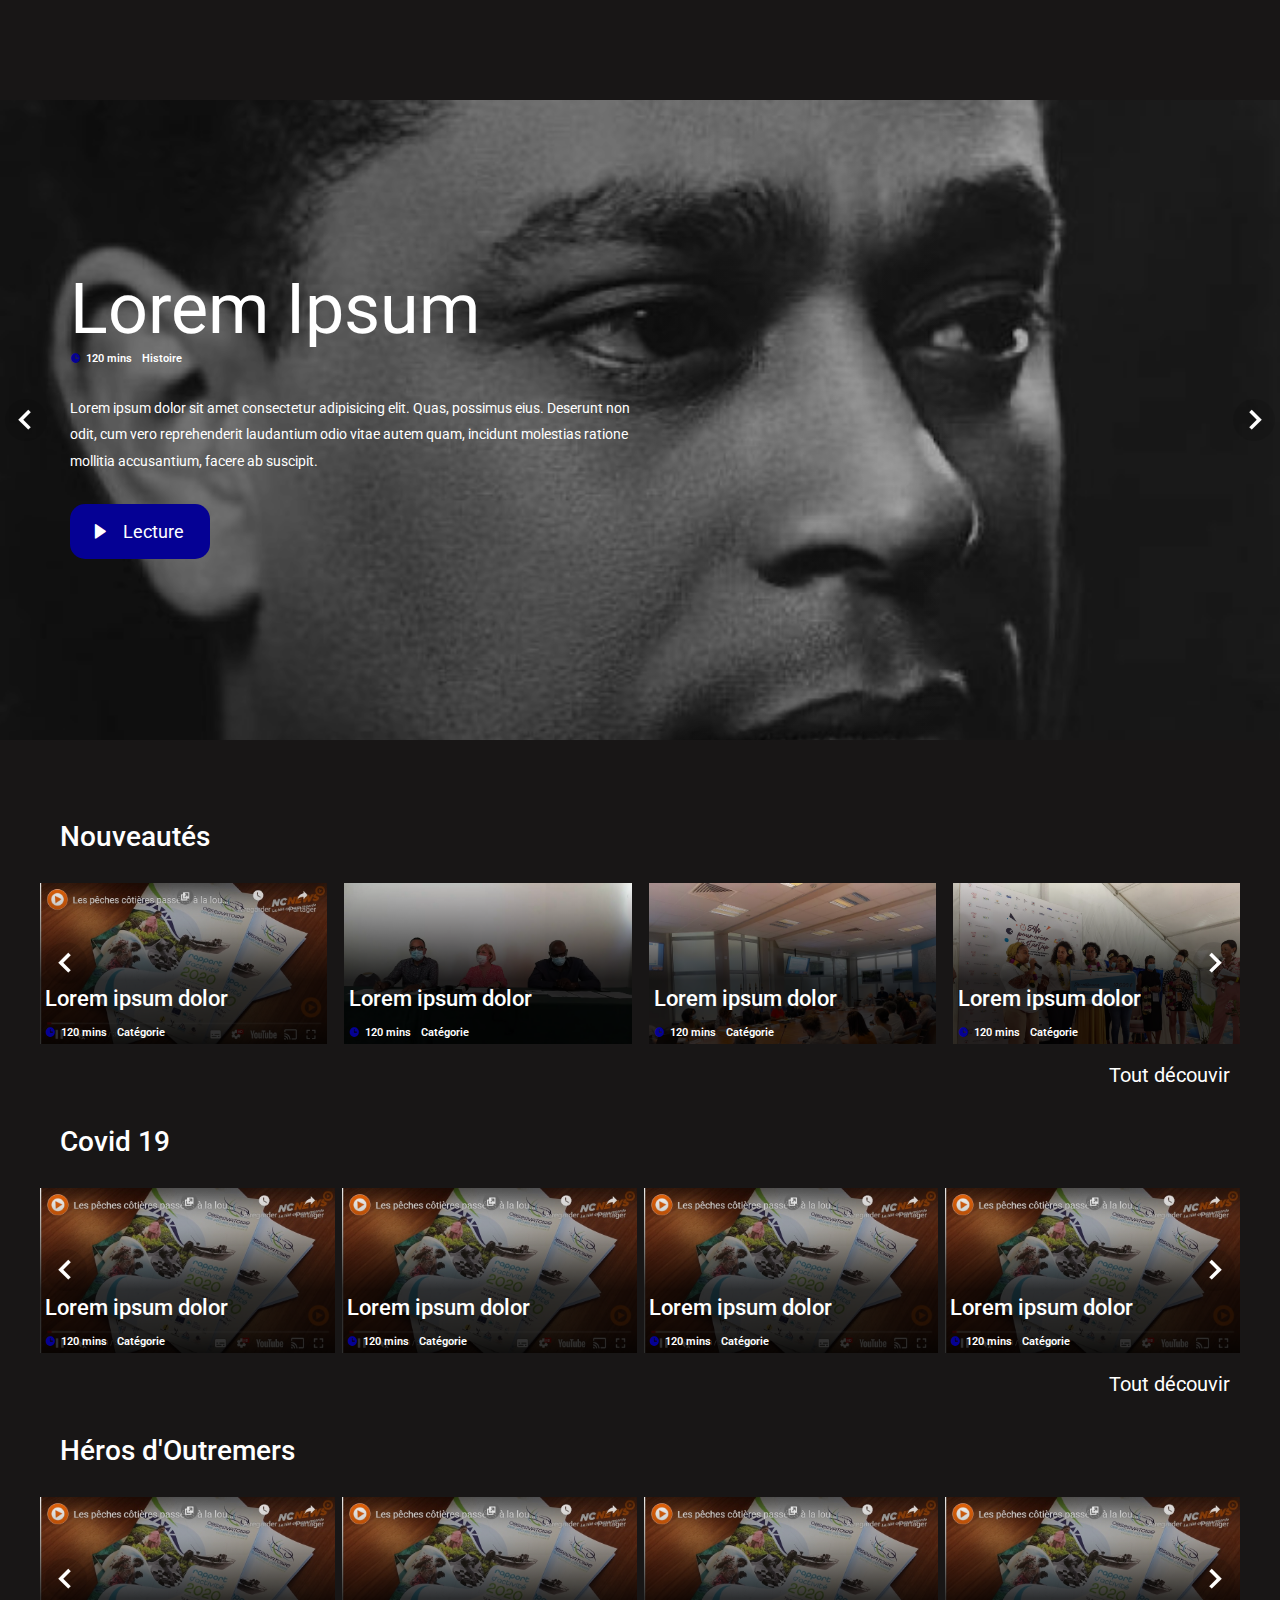
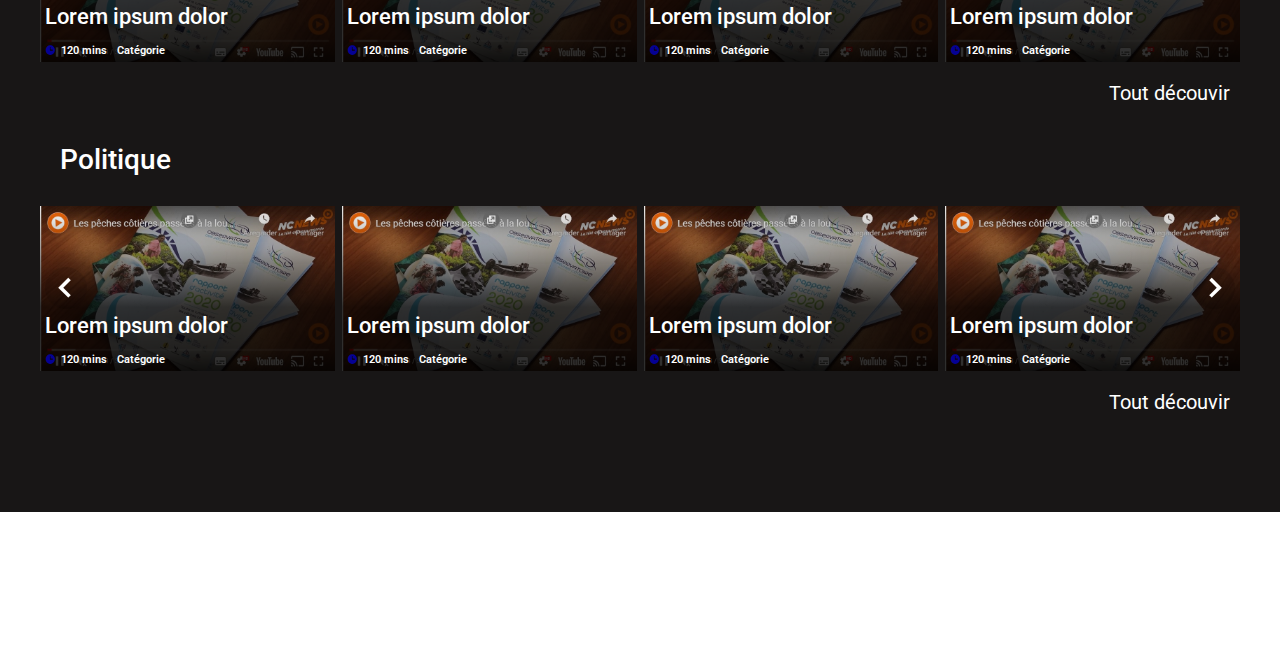
==== index.html @ d95af296 "home" ====
<!DOCTYPE html>
<html lang="en">

    <head>
        <meta charset="UTF-8" />
        <meta http-equiv="X-UA-Compatible" content="IE=edge" />
        <meta name="viewport" content="width=device-width, initial-scale=1.0" />
        <title>Outremers 360 TV</title>
        <!-- Google Fonts Roboto-->
        <link rel="preconnect" href="https://fonts.googleapis.com" />
        <link rel="preconnect" href="https://fonts.gstatic.com" crossorigin />
        <link
          href="https://fonts.googleapis.com/css2?family=Roboto:ital,wght@0,100;0,300;0,400;0,500;0,700;0,900;1,100;1,300;1,400;1,500;1,700;1,900&display=swap"
          rel="stylesheet"
        />
        <!-- css cdn du Owl Carrousel et les  box icons .CSS-->
        <link
          rel="stylesheet"
          href="https://cdnjs.cloudflare.com/ajax/libs/OwlCarousel2/2.3.4/assets/owl.carousel.min.css"
          integrity="sha512-tS3S5qG0BlhnQROyJXvNjeEM4UpMXHrQfTGmbQ1gKmelCxlSEBUaxhRBj/EFTzpbP4RVSrpEikbmdJobCvhE3g=="
          crossorigin="anonymous"
          referrerpolicy="no-referrer"
        />
    
        <!-- Box Icons -->
        <link
          href="https://unpkg.com/boxicons@2.0.9/css/boxicons.min.css"
          rel="stylesheet"
        />
        <!-- Notre feuille de style -->
        <link rel="stylesheet" href="style.css" />
        <link rel="stylesheet" href="grid.css" />
     
      </head>

<body>

    <!-- NAV temporaire. A effacer-->
    <div class="nav-wrapper">
        <div class="container">
        </div>
    </div>
    <!-- END NAV -->

    <!-- HERO SECTION  VIDEO A LA UNE-->
    <div class="hero-section">
        <!-- Le HERO Slide -->
        <div class="hero-slide">
            <div class="owl-carousel carousel-nav-center" id="hero-carousel">
                <!-- SLIDE ITEM -->
                <div class="hero-slide-item">
                    <img src="./images/gm3.jpg" alt="">
                    <div class="overlay"></div>
                    <div class="hero-slide-item-content">
                        <div class="item-content-wraper">
                            <div class="item-content-title top-down">
                                Lorem Ipsum
                            </div>
                            <div class="movie-infos top-down delay-2">
 
                                <div class="movie-info">
                                    <i class="bx bxs-time"></i>
                                    <span>120 mins</span>
                                </div>

                                <div class="movie-info">
                                    <span>Histoire</span>
                                </div>
                            </div>
                            <div class="item-content-description top-down delay-4">
                                Lorem ipsum dolor sit amet consectetur adipisicing elit. Quas, possimus eius. Deserunt non odit, cum vero reprehenderit laudantium odio vitae autem quam, incidunt molestias ratione mollitia accusantium, facere ab suscipit.
                            </div>
                            <div class="item-action top-down delay-6">
                                <a href="#" class="btn btn-hover">
                                    <i class="bx bxs-right-arrow"></i>
                                    <span>Lecture</span>
                                </a>
                            </div>
                        </div>
                    </div>
                </div>
                <!-- END SLIDE ITEM -->
                <!-- SLIDE ITEM -->
                <div class="hero-slide-item">
                    <img src="./images/gaston.jpg" alt="">
                    <div class="overlay"></div>
                    <div class="hero-slide-item-content">
                        <div class="item-content-wraper">
                            <div class="item-content-title top-down">
                                Lorem ipsum
                            </div>
                            <div class="movie-infos top-down delay-2">
 
                                <div class="movie-info">
                                    <i class="bx bxs-time"></i>
                                    <span>120 mins</span>
                                </div>

                                <div class="movie-info">
                                    <span>Histoire</span>
                                </div>
                            </div>
                            <div class="item-content-description top-down delay-4">
                                Lorem ipsum dolor sit amet consectetur adipisicing elit. Quas, possimus eius. Deserunt non odit, cum vero reprehenderit laudantium odio vitae autem quam, incidunt molestias ratione mollitia accusantium, facere ab suscipit.
                            </div>
                            <div class="item-action top-down delay-6">
                                <a href="#" class="btn btn-hover">
                                    <i class="bx bxs-right-arrow"></i>
                                    <span>Lecture</span>
                                </a>
                            </div>
                        </div>
                    </div>
                </div>
                <!-- END SLIDE ITEM -->
                <!-- SLIDE ITEM -->
                <div class="hero-slide-item">
                    <img src="./images/gaston.png" alt="">
                    <div class="overlay"></div>
                    <div class="hero-slide-item-content">
                        <div class="item-content-wraper">
                            <div class="item-content-title top-down">
                                Lorem Ipsum
                            </div>
                            <div class="movie-infos top-down delay-2">
 
                                <div class="movie-info">
                                    <i class="bx bxs-time"></i>
                                    <span>120 mins</span>
                                </div>

                                <div class="movie-info">
                                    <span>Histoire</span>
                                </div>
                            </div>
                            <div class="item-content-description top-down delay-4">
                                Lorem ipsum dolor sit amet consectetur adipisicing elit. Quas, possimus eius. Deserunt non odit, cum vero reprehenderit laudantium odio vitae autem quam, incidunt molestias ratione mollitia accusantium, facere ab suscipit.
                            </div>
                            <div class="item-action top-down delay-6">
                                <a href="#" class="btn btn-hover">
                                    <i class="bx bxs-right-arrow"></i>
                                    <span>Lecture</span>
                                </a>
                            </div>
                        </div>
                    </div>
                </div>
                <!-- END SLIDE ITEM -->
            </div>
        </div>
        <!-- FIN DU SLIDE-->

    </div>
    <!-- FIN SECTION HERO -->

    <!-- SECTION NOUVEAUTES-->
    <div class="section">
        <div class="container">
            <div class="section-header">
                Nouveautés
            </div>
            <div class="movies-slide carousel-nav-center owl-carousel">
                <!-- MOVIE ITEM -->
                <a href="#" class="movie-item">
                    <img src="./images/you tube.jpg" alt="">
                    <div class="movie-item-content">
                        <div class="movie-item-title">
                            Lorem ipsum dolor
                        </div>
                        <div class="movie-infos">

                            <div class="movie-info">
                                <i class="bx bxs-time"></i>
                                <span>120 mins</span>
                            </div>

                            <div class="movie-info">
                                <span>Catégorie</span>
                            </div>
                        </div>
                    </div>
                </a>
                <!-- END MOVIE ITEM -->
                <!-- MOVIE ITEM -->
                <a href="#" class="movie-item">
                    <img src="./images/MissionMediation.jpeg" alt="">
                    <div class="movie-item-content">
                        <div class="movie-item-title">
                            Lorem ipsum dolor
                        </div>
                        <div class="movie-infos">

                            <div class="movie-info">
                                <i class="bx bxs-time"></i>
                                <span>120 mins</span>
                            </div>

                            <div class="movie-info">
                                <span>Catégorie</span>
                            </div>
                        </div>
                    </div>
                </a>
                <!-- END MOVIE ITEM -->
                <!-- MOVIE ITEM -->
                <a href="#" class="movie-item">
                    <img src="./images/Reunion.jpeg" alt="">
                    <div class="movie-item-content">
                        <div class="movie-item-title">
                            Lorem ipsum dolor
                        </div>
                        <div class="movie-infos">

                            <div class="movie-info">
                                <i class="bx bxs-time"></i>
                                <span>120 mins</span>
                            </div>

                            <div class="movie-info">
                                <span>Catégorie</span>
                            </div>
                        </div>
                    </div>
                </a>
                <!-- END MOVIE ITEM -->
                <!-- MOVIE ITEM -->
                <a href="#" class="movie-item">
                    <img src="./images/poly.jpeg" alt="">
                    <div class="movie-item-content">
                        <div class="movie-item-title">
                            Lorem ipsum dolor
                        </div>
                        <div class="movie-infos">

                            <div class="movie-info">
                                <i class="bx bxs-time"></i>
                                <span>120 mins</span>
                            </div>

                            <div class="movie-info">
                                <span>Catégorie</span>
                            </div>
                        </div>
                    </div>
                </a>
                <!-- END MOVIE ITEM -->
                <!-- MOVIE ITEM -->
                <a href="#" class="movie-item">
                    <img src="./images/you tube.jpg" alt="">
                    <div class="movie-item-content">
                        <div class="movie-item-title">
                            Lorem ipsum dolor
                        </div>
                        <div class="movie-infos">

                            <div class="movie-info">
                                <i class="bx bxs-time"></i>
                                <span>120 mins</span>
                            </div>

                            <div class="movie-info">
                                <span>Catégorie</span>
                            </div>
                        </div>
                    </div>
                </a>
                <!-- END MOVIE ITEM -->
                <!-- MOVIE ITEM -->
                <a href="#" class="movie-item">
                    <img src="./images/you tube.jpg" alt="">
                    <div class="movie-item-content">
                        <div class="movie-item-title">
                            Lorem ipsum dolor
                        </div>
                        <div class="movie-infos">

                            <div class="movie-info">
                                <i class="bx bxs-time"></i>
                                <span>120 mins</span>
                            </div>

                            <div class="movie-info">
                                <span>Catégorie</span>
                            </div>
                        </div>
                    </div>
                </a>
                <!-- END MOVIE ITEM -->
                <!-- MOVIE ITEM -->
                <a href="#" class="movie-item">
                    <img src="./images/you tube.jpg" alt="">
                    <div class="movie-item-content">
                        <div class="movie-item-title">
                            Lorem ipsum dolor
                        </div>
                        <div class="movie-infos">

                            <div class="movie-info">
                                <i class="bx bxs-time"></i>
                                <span>120 mins</span>
                            </div>

                            <div class="movie-info">
                                <span>Catégorie</span>
                            </div>
                        </div>
                    </div>
                </a>
                <!-- END MOVIE ITEM -->
            </div>
            <div class="discover">
                <a href="">
                Tout découvir  
            </a>
            </div>
        </div>
    </div>
    <!-- END LATEST MOVIES SECTION -->
    <!-- Covid Section -->
    <div class="section covidsection ">
        <div class="container">
            <div class="section-header">
                Covid 19
            </div>
            <div class="covid carousel-nav-center owl-carousel">
                <!-- MOVIE ITEM -->
                <a href="#" class="movie-item">
                    <img src="./images/you tube.jpg" alt="">
                    <div class="movie-item-content">
                        <div class="movie-item-title">
                            Lorem ipsum dolor
                        </div>
                        <div class="movie-infos">

                            <div class="movie-info">
                                <i class="bx bxs-time"></i>
                                <span>120 mins</span>
                            </div>

                            <div class="movie-info">
                                <span>Catégorie</span>
                            </div>
                        </div>
                    </div>
                </a>
                <!-- END MOVIE ITEM -->
                <!-- MOVIE ITEM -->
                <a href="#" class="movie-item">
                    <img src="./images/you tube.jpg" alt="">
                    <div class="movie-item-content">
                        <div class="movie-item-title">
                            Lorem ipsum dolor
                        </div>
                        <div class="movie-infos">

                            <div class="movie-info">
                                <i class="bx bxs-time"></i>
                                <span>120 mins</span>
                            </div>

                            <div class="movie-info">
                                <span>Catégorie</span>
                            </div>
                        </div>
                    </div>
                </a>
                <!-- END MOVIE ITEM -->
                <!-- MOVIE ITEM -->
                <a href="#" class="movie-item">
                    <img src="./images/you tube.jpg" alt="">
                    <div class="movie-item-content">
                        <div class="movie-item-title">
                            Lorem ipsum dolor
                        </div>
                        <div class="movie-infos">

                            <div class="movie-info">
                                <i class="bx bxs-time"></i>
                                <span>120 mins</span>
                            </div>

                            <div class="movie-info">
                                <span>Catégorie</span>
                            </div>
                        </div>
                    </div>
                </a>
                <!-- END MOVIE ITEM -->
                <!-- MOVIE ITEM -->
                <a href="#" class="movie-item">
                    <img src="./images/you tube.jpg" alt="">
                    <div class="movie-item-content">
                        <div class="movie-item-title">
                            Lorem ipsum dolor
                        </div>
                        <div class="movie-infos">

                            <div class="movie-info">
                                <i class="bx bxs-time"></i>
                                <span>120 mins</span>
                            </div>

                            <div class="movie-info">
                                <span>Catégorie</span>
                            </div>
                        </div>
                    </div>
                </a>
                <!-- END MOVIE ITEM -->
                <!-- MOVIE ITEM -->
                <a href="#" class="movie-item">
                    <img src="./images/you tube.jpg" alt="">
                    <div class="movie-item-content">
                        <div class="movie-item-title">
                            Lorem ipsum dolor
                        </div>
                        <div class="movie-infos">

                            <div class="movie-info">
                                <i class="bx bxs-time"></i>
                                <span>120 mins</span>
                            </div>

                            <div class="movie-info">
                                <span>Catégorie</span>
                            </div>
                        </div>
                    </div>
                </a>
                <!-- END MOVIE ITEM -->
                <!-- MOVIE ITEM -->
                <a href="#" class="movie-item">
                    <img src="./images/you tube.jpg" alt="">
                    <div class="movie-item-content">
                        <div class="movie-item-title">
                            Lorem ipsum dolor
                        </div>
                        <div class="movie-infos">

                            <div class="movie-info">
                                <i class="bx bxs-time"></i>
                                <span>120 mins</span>
                            </div>

                            <div class="movie-info">
                                <span>Catégorie</span>
                            </div>
                        </div>
                    </div>
                </a>
                <!-- END MOVIE ITEM -->
                <!-- MOVIE ITEM -->
                <a href="#" class="movie-item">
                    <img src="./images/you tube.jpg" alt="">
                    <div class="movie-item-content">
                        <div class="movie-item-title">
                            Lorem ipsum dolor
                        </div>
                        <div class="movie-infos">

                            <div class="movie-info">
                                <i class="bx bxs-time"></i>
                                <span>120 mins</span>
                            </div>

                            <div class="movie-info">
                                <span>Catégorie</span>
                            </div>
                        </div>
                    </div>
                </a>
                <!-- END MOVIE ITEM -->
            </div>
            <div class="discover">
                <a href="">
                Tout découvir  
            </a>
            </div>
        </div>
    </div>
    <!-- fin section covid -->
    <!--  Section Héros d'outremers-->
    <div class="section covidsection ">
        <div class="container">
            <div class="section-header">
                Héros d'Outremers
            </div>
            <div class="covid carousel-nav-center owl-carousel">
                <!-- MOVIE ITEM -->
                <a href="#" class="movie-item">
                    <img src="./images/you tube.jpg" alt="">
                    <div class="movie-item-content">
                        <div class="movie-item-title">
                            Lorem ipsum dolor
                        </div>
                        <div class="movie-infos">

                            <div class="movie-info">
                                <i class="bx bxs-time"></i>
                                <span>120 mins</span>
                            </div>

                            <div class="movie-info">
                                <span>Catégorie</span>
                            </div>
                        </div>
                    </div>
                </a>
                <!-- END MOVIE ITEM -->
                <!-- MOVIE ITEM -->
                <a href="#" class="movie-item">
                    <img src="./images/you tube.jpg" alt="">
                    <div class="movie-item-content">
                        <div class="movie-item-title">
                            Lorem ipsum dolor
                        </div>
                        <div class="movie-infos">

                            <div class="movie-info">
                                <i class="bx bxs-time"></i>
                                <span>120 mins</span>
                            </div>

                            <div class="movie-info">
                                <span>Catégorie</span>
                            </div>
                        </div>
                    </div>
                </a>
                <!-- END MOVIE ITEM -->
                <!-- MOVIE ITEM -->
                <a href="#" class="movie-item">
                    <img src="./images/you tube.jpg" alt="">
                    <div class="movie-item-content">
                        <div class="movie-item-title">
                            Lorem ipsum dolor
                        </div>
                        <div class="movie-infos">

                            <div class="movie-info">
                                <i class="bx bxs-time"></i>
                                <span>120 mins</span>
                            </div>

                            <div class="movie-info">
                                <span>Catégorie</span>
                            </div>
                        </div>
                    </div>
                </a>
                <!-- END MOVIE ITEM -->
                <!-- MOVIE ITEM -->
                <a href="#" class="movie-item">
                    <img src="./images/you tube.jpg" alt="">
                    <div class="movie-item-content">
                        <div class="movie-item-title">
                            Lorem ipsum dolor
                        </div>
                        <div class="movie-infos">

                            <div class="movie-info">
                                <i class="bx bxs-time"></i>
                                <span>120 mins</span>
                            </div>

                            <div class="movie-info">
                                <span>Catégorie</span>
                            </div>
                        </div>
                    </div>
                </a>
                <!-- END MOVIE ITEM -->
                <!-- MOVIE ITEM -->
                <a href="#" class="movie-item">
                    <img src="./images/you tube.jpg" alt="">
                    <div class="movie-item-content">
                        <div class="movie-item-title">
                            Lorem ipsum dolor
                        </div>
                        <div class="movie-infos">

                            <div class="movie-info">
                                <i class="bx bxs-time"></i>
                                <span>120 mins</span>
                            </div>

                            <div class="movie-info">
                                <span>Catégorie</span>
                            </div>
                        </div>
                    </div>
                </a>
                <!-- END MOVIE ITEM -->
                <!-- MOVIE ITEM -->
                <a href="#" class="movie-item">
                    <img src="./images/you tube.jpg" alt="">
                    <div class="movie-item-content">
                        <div class="movie-item-title">
                            Lorem ipsum dolor
                        </div>
                        <div class="movie-infos">

                            <div class="movie-info">
                                <i class="bx bxs-time"></i>
                                <span>120 mins</span>
                            </div>

                            <div class="movie-info">
                                <span>Catégorie</span>
                            </div>
                        </div>
                    </div>
                </a>
                <!-- END MOVIE ITEM -->
                <!-- MOVIE ITEM -->
                <a href="#" class="movie-item">
                    <img src="./images/you tube.jpg" alt="">
                    <div class="movie-item-content">
                        <div class="movie-item-title">
                            Lorem ipsum dolor
                        </div>
                        <div class="movie-infos">

                            <div class="movie-info">
                                <i class="bx bxs-time"></i>
                                <span>120 mins</span>
                            </div>

                            <div class="movie-info">
                                <span>Catégorie</span>
                            </div>
                        </div>
                    </div>
                </a>
                <!-- END MOVIE ITEM -->
            </div>
            <div class="discover">
                <a href="">
                Tout découvir  
            </a>
            </div>
        </div>
    </div>
    <!-- fin Heros d outremers section -->
    <!--  Section Politique-->
    <div class="section covidsection ">
        <div class="container">
            <div class="section-header">
                Politique
            </div>
            <div class="covid carousel-nav-center owl-carousel">
                <!-- MOVIE ITEM -->
                <a href="#" class="movie-item">
                    <img src="./images/you tube.jpg" alt="">
                    <div class="movie-item-content">
                        <div class="movie-item-title">
                            Lorem ipsum dolor
                        </div>
                        <div class="movie-infos">

                            <div class="movie-info">
                                <i class="bx bxs-time"></i>
                                <span>120 mins</span>
                            </div>

                            <div class="movie-info">
                                <span>Catégorie</span>
                            </div>
                        </div>
                    </div>
                </a>
                <!-- END MOVIE ITEM -->
                <!-- MOVIE ITEM -->
                <a href="#" class="movie-item">
                    <img src="./images/you tube.jpg" alt="">
                    <div class="movie-item-content">
                        <div class="movie-item-title">
                            Lorem ipsum dolor
                        </div>
                        <div class="movie-infos">

                            <div class="movie-info">
                                <i class="bx bxs-time"></i>
                                <span>120 mins</span>
                            </div>

                            <div class="movie-info">
                                <span>Catégorie</span>
                            </div>
                        </div>
                    </div>
                </a>
                <!-- END MOVIE ITEM -->
                <!-- MOVIE ITEM -->
                <a href="#" class="movie-item">
                    <img src="./images/you tube.jpg" alt="">
                    <div class="movie-item-content">
                        <div class="movie-item-title">
                            Lorem ipsum dolor
                        </div>
                        <div class="movie-infos">

                            <div class="movie-info">
                                <i class="bx bxs-time"></i>
                                <span>120 mins</span>
                            </div>

                            <div class="movie-info">
                                <span>Catégorie</span>
                            </div>
                        </div>
                    </div>
                </a>
                <!-- END MOVIE ITEM -->
                <!-- MOVIE ITEM -->
                <a href="#" class="movie-item">
                    <img src="./images/you tube.jpg" alt="">
                    <div class="movie-item-content">
                        <div class="movie-item-title">
                            Lorem ipsum dolor
                        </div>
                        <div class="movie-infos">

                            <div class="movie-info">
                                <i class="bx bxs-time"></i>
                                <span>120 mins</span>
                            </div>

                            <div class="movie-info">
                                <span>Catégorie</span>
                            </div>
                        </div>
                    </div>
                </a>
                <!-- END MOVIE ITEM -->
                <!-- MOVIE ITEM -->
                <a href="#" class="movie-item">
                    <img src="./images/you tube.jpg" alt="">
                    <div class="movie-item-content">
                        <div class="movie-item-title">
                            Lorem ipsum dolor
                        </div>
                        <div class="movie-infos">

                            <div class="movie-info">
                                <i class="bx bxs-time"></i>
                                <span>120 mins</span>
                            </div>

                            <div class="movie-info">
                                <span>Catégorie</span>
                            </div>
                        </div>
                    </div>
                </a>
                <!-- END MOVIE ITEM -->
                <!-- MOVIE ITEM -->
                <a href="#" class="movie-item">
                    <img src="./images/you tube.jpg" alt="">
                    <div class="movie-item-content">
                        <div class="movie-item-title">
                            Lorem ipsum dolor
                        </div>
                        <div class="movie-infos">

                            <div class="movie-info">
                                <i class="bx bxs-time"></i>
                                <span>120 mins</span>
                            </div>

                            <div class="movie-info">
                                <span>Catégorie</span>
                            </div>
                        </div>
                    </div>
                </a>
                <!-- END MOVIE ITEM -->
                <!-- MOVIE ITEM -->
                <a href="#" class="movie-item">
                    <img src="./images/you tube.jpg" alt="">
                    <div class="movie-item-content">
                        <div class="movie-item-title">
                            Lorem ipsum dolor
                        </div>
                        <div class="movie-infos">

                            <div class="movie-info">
                                <i class="bx bxs-time"></i>
                                <span>120 mins</span>
                            </div>

                            <div class="movie-info">
                                <span>Catégorie</span>
                            </div>
                        </div>
                    </div>
                </a>
                <!-- END MOVIE ITEM -->
            </div>
            <div class="discover">
                <a href="">
                Tout découvir  
            </a>
            </div>
        </div>
    </div>
    <!-- fin Section Politique -->

    <!-- FOOTER SECTION Provisoire A EFFACER-->
    <footer class="section">
        <div class="container">

        </div>
    </footer>
    <!-- END FOOTER SECTION -->

    <!-- Jquery mimifié-->
    <!-- Jquery -->
    <script
      src="https://code.jquery.com/jquery-3.6.0.min.js"
      integrity="sha256-/xUj+3OJU5yExlq6GSYGSHk7tPXikynS7ogEvDej/m4="
      crossorigin="anonymous"
    ></script>
    <!-- OWL CARROUSEL PARTIE JS mimifie -->
    <script
      src="https://cdnjs.cloudflare.com/ajax/libs/OwlCarousel2/2.3.4/owl.carousel.min.js"
      integrity="sha512-bPs7Ae6pVvhOSiIcyUClR7/q2OAsRiovw4vAkX+zJbw3ShAeeqezq50RIIcIURq7Oa20rW2n2q+fyXBNcU9lrw=="
      crossorigin="anonymous"
    ></script>
    <!-- Notre script JS -->
    <script src="script.js"></script>

</body>

</html>
---- style.css ----
/* 4 setup haut de page */
:root {
    /* Bleu outre mer OUR MAIN COLOR */
    --main-color:#050194; 
    --body-bg: #181616;
    --box-bg: #221f1f;
    --text-color: #ffffff;

    --nav-height: 100px;
    --space-top: 30px;
}

* {
    padding: 0;
    margin: 0;
    box-sizing: border-box;
}

html {
    font-size: 16px;
}

body {
    font-family: "Roboto", sans-serif;
    background-color: var(--body-bg);
    color: var(--text-color);
    /* padiing de la navbar */
    padding-top: var(--nav-height);
}
/* a effacer */
a {
    text-decoration: none;
    color: unset;
}
/* Reglages de la taille de l'image */
img {
    max-width: 100%; 


}
/* il s'agit du main color crer dans le root */
.main-color {
    color: var(--main-color);
}

/* 6 Disposition */

.container {
    max-width: 1920px;
    padding: 0 40px;
    margin: auto;
}


/* Le overlay. Surcouche pour que les titres puissent POP */
.overlay {
    position: absolute;
    top: 0;
    right: 0;
    bottom: 0;
    left: 0;
    background-color: rgba(0, 0, 0, 0.3);
}

.nav-wrapper {
    position: fixed;
    top: 0;
    left: 0;
    width: 100%;
    z-index: 99;
    background-color: #000000;
}

.nav {
    display: flex;
    /* le align itmes qui me les centrer verticalement */
    align-items: center;
       /* le space beetwen qui me gere l'autolayout dans ma frame qui est la nav */
    justify-content: space-between;
    color: var(--text-color);
    height: var(--nav-height);
}


.nav-menu a.btn:hover,
a.logo:hover,
a.movie-item:hover {
    color: unset;
}
/* REGLAGES BOUTON*/
.btn {
    color: #ffffff;
    padding: 0.25rem 1.5rem;
    font-size: 1.25rem;
    display: inline-flex;
    position: relative;
    align-items: center;
    background-color: var(--main-color);
    width: 10rem;
    height: 55px;
    border-radius: 15px;;
    
}

.btn i,
.btn span {
    z-index: 1;
}

.btn i {
    margin-right: 1rem;
}

/* fin reglages bouton */

/* hero silde item */


.hero-slide-item {
    padding-top: 40%;
    position: relative;
    overflow: hidden;
}

/*  pour faire apparaitre l'image du Hero */

.hero-slide-item img {
    width: 100%;
    position: absolute;
    top: 0;
    left: 0;
}
/* Contenu du Hero */

.hero-slide-item-content {
    position: absolute;
    top: 0;
    left: 0;
    width: 100%;
    height: 100%;
    color: var(--text-color);
    display: flex;
}
/* le fameux overlay HERO de gauche*/
.item-content-wraper {
    padding-left: 5rem;
    width: 40%;
    background-color: rgba(0, 0, 0, 0.3);
    display: flex;
    flex-direction: column;
    justify-content: center;
    position: relative;
}

/* le fameux overlay HERO de gauche*/

.item-content-wraper::before {
    content: "";
    position: absolute;
    top: 0;
    left: 100%;
    width: 50%;
    height: 100%;
    background: linear-gradient(to right, rgba(0, 0, 0, 0.3), rgba(0, 0, 0, 0));
}

/* Reglage Font Police Titre Videos Hero 
A la une */

.item-content-title {
    font-size: 5rem;
    line-height: 4rem;
    font-weight: 400;
}

/* Movie InfoRessere le bloc de texte de descrition de la video */
.movie-infos {
    display: flex;
    align-items: center;
    flex-wrap: wrap;
    margin-top: calc(var(--space-top) / 2);
}

/* Reglages de la taille des tags */
.movie-info {
    display: flex;
    align-items: center;
    font-size: 0.8rem;
    font-weight: 600;
}
/* espacement entre etoile et note */
.movie-info span {
    margin-left: 5px;
}
/* couleur pour les etoiles */
.movie-info i {
    color: var(--main-color);
}

.movie-info ~ .movie-info {
    margin-left: 5px;
}
/* Gestion de la Font de description du Hero. Video à la une */
.item-content-description {
    
    font-style: normal;
    font-weight: normal;
    font-size: 1rem;

    margin-top: var(--space-top);
    line-height: 1.9rem;
}
/* Element du owl carrousel Next Previous  */
.item-action {
    margin-top: var(--space-top);
}

.carousel-nav-center {
    position: relative;
}

.carousel-nav-center .owl-nav button i {
    font-size: 3rem;
}

.carousel-nav-center .owl-nav button {
    position: absolute;
    top: 50%;
    transform: translateY(-50%);
}

.carousel-nav-center .owl-nav .owl-prev {
    position: absolute;
    left: 5px;
}

.carousel-nav-center .owl-nav .owl-next {
    position: absolute;
    right: 5px;
}

.owl-nav button {
    border: none;
    outline: none;
}

.owl-nav button i {
    background-color: rgba(0, 0, 0, 0.1);
    border-radius: 50%;
}

.owl-nav button:hover i {
    color: var(--main-color);
}

/* fin reglages du owl */


/* Facultatif animation du titre */
/* Animation du titre de la video 
Titre item ::contentmovie .movie-infodescription
item action*/
.top-down {
    transform: translateY(-50px);
    visibility: hidden;
    opacity: 0;
    transition: 0.5s ease-in-out;
}

.delay-2 {
    transition-delay: 0.2s;
}

.delay-4 {
    transition-delay: 0.4s;
}

.delay-6 {
    transition-delay: 0.6s;
}

.delay-8 {
    transition-delay: 0.8s;
}

/* element declecheur pour animation des titres
Sans les titres et descritpion de la partie hero ne seront tous simplement pas visible */
.owl-item.active .top-down {
    transform: translateY(0);
    visibility: visible;
    opacity: 1;
}

/* fin animation titre de la video */


/* padding du texte des vignettes par rapport aux videos */
.movie-item {
    display: block;
    position: relative;
    overflow: hidden;
    padding-top: 56%;
    cursor: pointer;
}


/* afin d'avoir mes affiches epousant le bord de la boite hero */
.movie-item img {
    position: absolute;
    top: 0;
    left: 0;
    width: 100%;
    transition: transform 0.3s linear;
}
/* Effet zoom sur image */
.movie-item:hover img {
    transform: scale(1.2);
}

/* Derriere les titres des videos */
.movie-item-content {
    position: absolute;
    bottom: 0;
    left: 0;
    width: 100%;
    padding: 5px;
    background-color: rgba(0, 0, 0, 0.8);
}
/* Zone noire derriere descriptions video*/
.movie-item-content::before {
    content: "";
    position: absolute;
    bottom: 100%;
    left: 0;
    width: 100%;
    height: 100px;
    background: linear-gradient(to top, rgba(0, 0, 0, 0.8), rgba(0, 0, 0, 0));
}

/* edition des font de la description du film */
.movie-item-title {
    color: var(--text-color);
    font-size: 1.6rem;
    position: relative;
    font-weight: 500;
}

.section {
    padding-top: 80px;
}

.covidsection{
    padding-top: 20px;
}


/* Section  header*
Pour gerer le titre des categories*/
.section-header {
    margin-bottom: 30px;
    padding-left: 20px;
    font-size: 2rem;
    font-weight: 500;
    display: flex;
    align-items: center;
}



footer.section {
    margin-top: 80px;
    padding-bottom: 80px;
    position: relative;
    background-color: white;
}

footer a:hover {
    color: var(--main-color);
}

footer a.logo {
    margin-top: -2.5rem;
    display: block;
}

footer a.logo:hover {
    color: unset;
}

.social-list {
    display: flex;
    align-items: center;
    margin-top: 20px;
}

.social-item {
    --size: 30px;
    height: var(--size);
    width: var(--size);
    display: grid;
    place-items: center;
    border-radius: 50%;
    background-color: var(--text-color);
    color: var(--main-color);
}

.social-item:hover {
    background-color: var(--main-color);
    color: var(--text-color);
}

.social-item ~ .social-item {
    margin-left: 20px;
}

footer .content {
    margin-top: 20px;
}

.footer-menu {
    list-style-type: none;
}

.footer-menu a {
    display: inline-block;
    transition: transform 0.2s ease-in-out;
}

.footer-menu a:hover {
    transform: translateX(5px);
}

.discover {
    font-size: 20px;
    line-height: 40px;
    display: flex;
    padding: 10px;
    border-top: 1px solid var(--body-bg);
    justify-content: flex-end; 
}

/* RESPONSIVE */

@media only screen and (max-width: 1280px) {
    html {
        font-size: 14px;
    }

    .hero-slide-item {
        padding-top: 50%;
    }

    .item-content-wraper {
        width: 50%;
    }
}

@media only screen and (max-width: 850px) {
    html {
        font-size: 12px;
    }

    .container {
        padding: 0 15px;
    }

    .hero-slide-item {
        height: max-content;
        padding-top: unset;
    }

    .item-content-wraper {
        width: 100%;
        height: 100%;
        padding-bottom: 20px;
        padding-right: 5rem;
        background-color: rgba(0, 0, 0, 0.2);
    }
    /* va sizer le hero sur la largeur pour telephone */
    .hero-slide-item-content {
        position: relative;
    }
    /* va sizer le hero sur la hauteur */
    .hero-slide-item img {
        height: 100%;
    }
    /* resize le titre */

    .item-content-title {
        font-size: 3rem;
    }

    .hamburger-menu {
        display: grid;
    }

    .nav-menu {
        /* display: none; */
        position: absolute;
        top: 100%;
        left: -100%;
        background-color: #000000;
        flex-direction: column;
        width: 80%;
        height: 100vh;
        padding: 20px;
        transition: 0.3s ease-in-out;
    }

    .nav-menu li {
        margin: 10px 30px;
    }

    .nav-menu.active {
        left: 0;
    }
}
---- grid.css ----
.row {
    display: flex;
    flex-wrap: wrap;
    margin: 0 -15px;
}

[class*="col-"] {
    padding: 0 15px;
}

.col-1 {
    width: 8.33%;
}

.col-2 {
    width: 16.66%;
}

.col-3 {
    width: 25%;
}

.col-4 {
    width: 33.33%;
}

.col-5 {
    width: 41.66%;
}

.col-6 {
    width: 50%;
}

.col-7 {
    width: 58.33%;
}

.col-8 {
    width: 66.66%;
}

.col-9 {
    width: 75%;
}

.col-10 {
    width: 83.33%;
}

.col-11 {
    width: 91.66%;
}

.col-12 {
    width: 100%;
}

/* MEDIUM SCREEN */

@media only screen and (max-width: 1280px) {
    .col-md-1 {
        width: 8.33%;
    }

    .col-md-2 {
        width: 16.66%;
    }

    .col-md-3 {
        width: 25%;
    }

    .col-md-4 {
        width: 33.33%;
    }

    .col-md-5 {
        width: 41.66%;
    }

    .col-md-6 {
        width: 50%;
    }

    .col-md-7 {
        width: 58.33%;
    }

    .col-md-8 {
        width: 66.66%;
    }

    .col-md-9 {
        width: 75%;
    }

    .col-md-10 {
        width: 83.33%;
    }

    .col-md-11 {
        width: 91.66%;
    }

    .col-md-12 {
        width: 100%;
    }
}

/* SMALL SCREEN */

@media only screen and (max-width: 850px) {
    .col-sm-1 {
        width: 8.33%;
    }

    .col-sm-2 {
        width: 16.66%;
    }

    .col-sm-3 {
        width: 25%;
    }

    .col-sm-4 {
        width: 33.33%;
    }

    .col-sm-5 {
        width: 41.66%;
    }

    .col-sm-6 {
        width: 50%;
    }

    .col-sm-7 {
        width: 58.33%;
    }

    .col-sm-8 {
        width: 66.66%;
    }

    .col-sm-9 {
        width: 75%;
    }

    .col-sm-10 {
        width: 83.33%;
    }

    .col-sm-11 {
        width: 91.66%;
    }

    .col-sm-12 {
        width: 100%;
    }
}
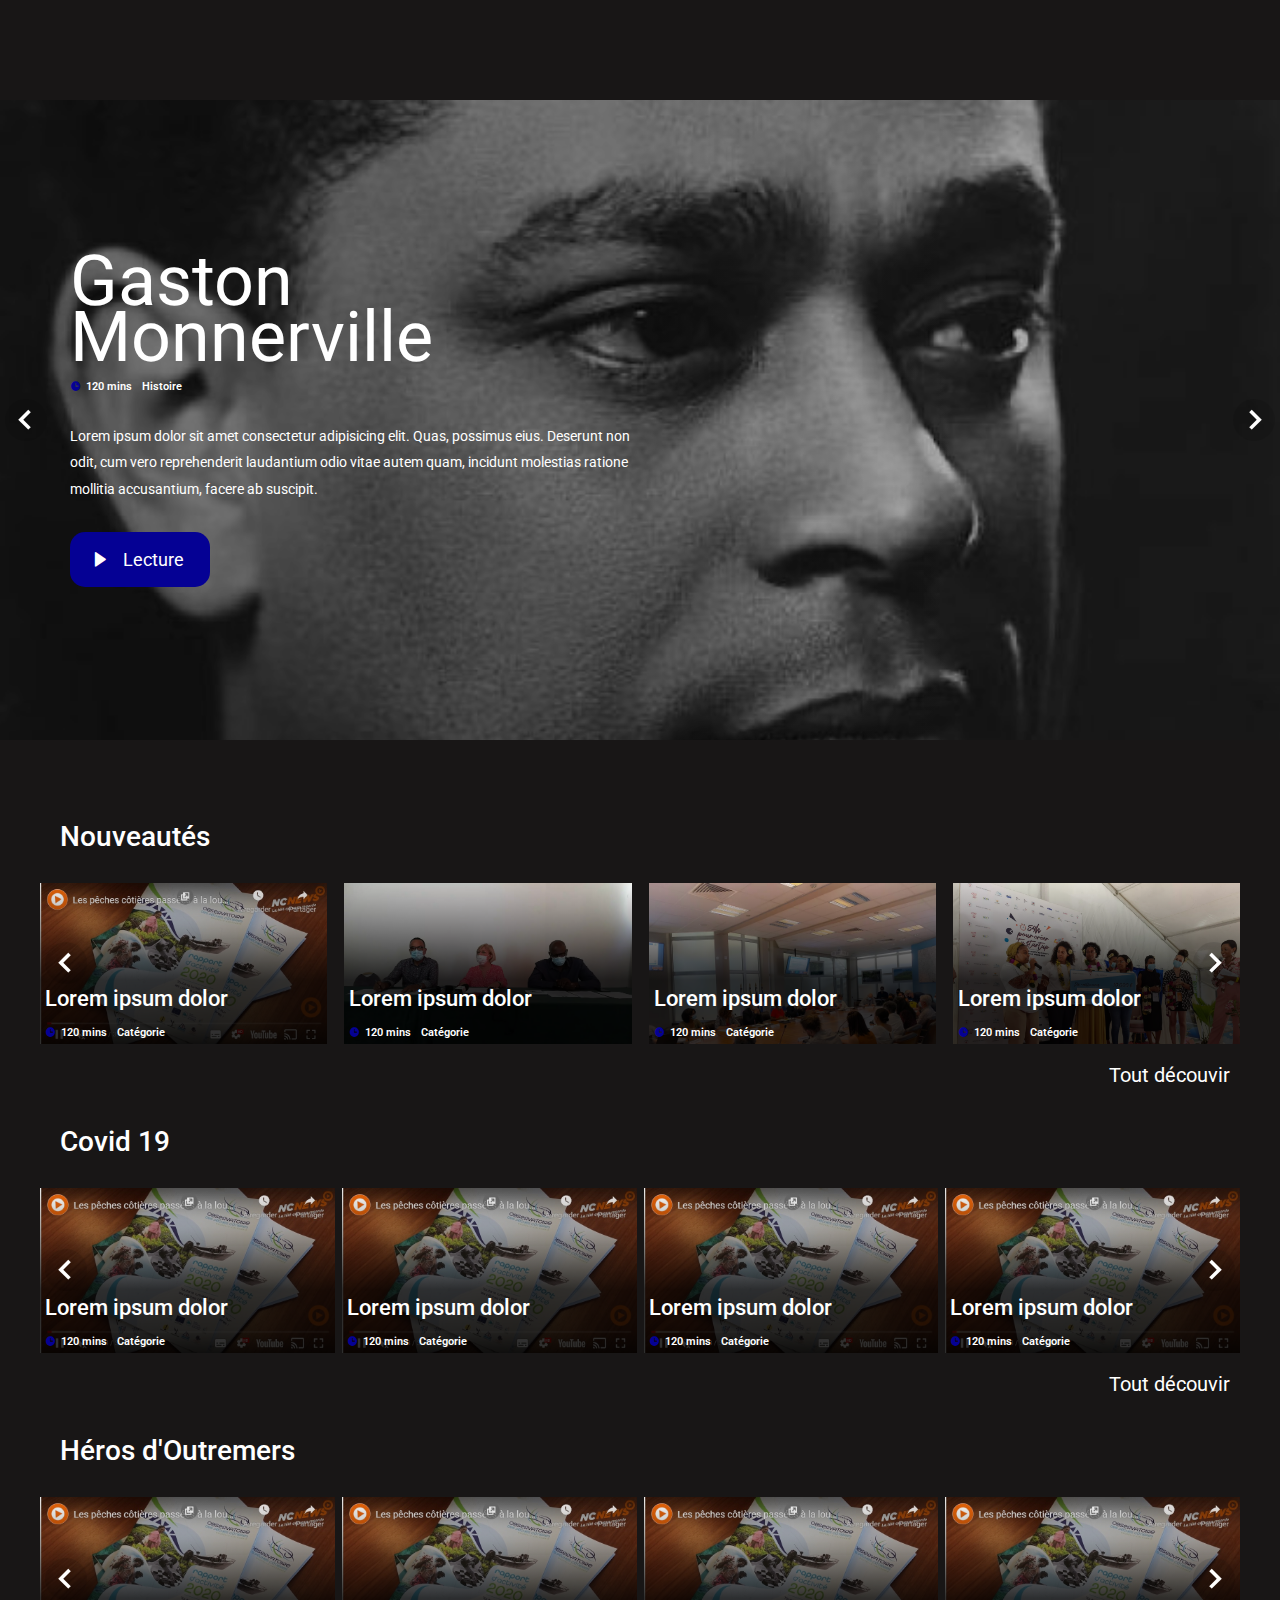
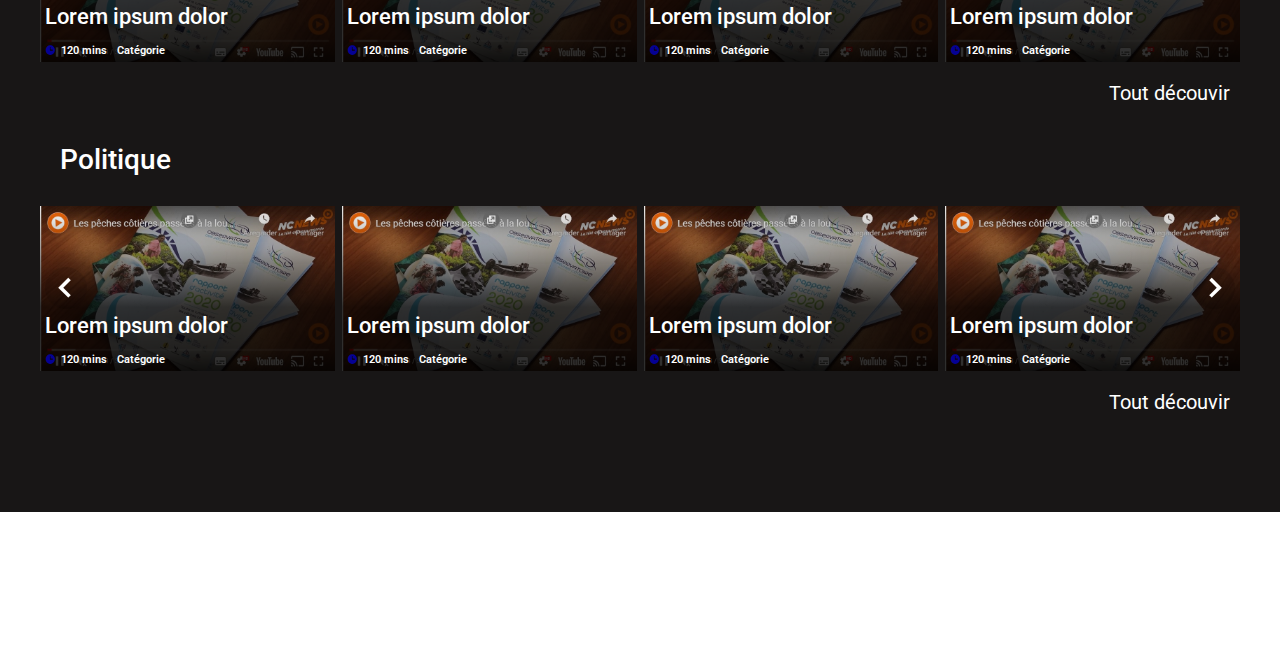
==== commit 086b48e6: "modal" ====
--- a/index.html
+++ b/index.html
@@ -47,14 +47,14 @@
         <!-- Le HERO Slide -->
         <div class="hero-slide">
             <div class="owl-carousel carousel-nav-center" id="hero-carousel">
-                <!-- SLIDE ITEM -->
+                <!--Video       1-->
                 <div class="hero-slide-item">
                     <img src="./images/gm3.jpg" alt="">
                     <div class="overlay"></div>
                     <div class="hero-slide-item-content">
                         <div class="item-content-wraper">
                             <div class="item-content-title top-down">
-                                Lorem Ipsum
+                                Gaston Monnerville
                             </div>
                             <div class="movie-infos top-down delay-2">
  
@@ -71,7 +71,7 @@
                                 Lorem ipsum dolor sit amet consectetur adipisicing elit. Quas, possimus eius. Deserunt non odit, cum vero reprehenderit laudantium odio vitae autem quam, incidunt molestias ratione mollitia accusantium, facere ab suscipit.
                             </div>
                             <div class="item-action top-down delay-6">
-                                <a href="#" class="btn btn-hover">
+                                <a href="#" class="btn btn-hover" id="modalBtn">
                                     <i class="bx bxs-right-arrow"></i>
                                     <span>Lecture</span>
                                 </a>
@@ -79,15 +79,15 @@
                         </div>
                     </div>
                 </div>
-                <!-- END SLIDE ITEM -->
-                <!-- SLIDE ITEM -->
+                <!-- FIN VIDEO 1 -->
+                <!-- VIDEO      2-->
                 <div class="hero-slide-item">
                     <img src="./images/gaston.jpg" alt="">
                     <div class="overlay"></div>
                     <div class="hero-slide-item-content">
                         <div class="item-content-wraper">
                             <div class="item-content-title top-down">
-                                Lorem ipsum
+                                Expostion nationale
                             </div>
                             <div class="movie-infos top-down delay-2">
  
@@ -103,8 +103,9 @@
                             <div class="item-content-description top-down delay-4">
                                 Lorem ipsum dolor sit amet consectetur adipisicing elit. Quas, possimus eius. Deserunt non odit, cum vero reprehenderit laudantium odio vitae autem quam, incidunt molestias ratione mollitia accusantium, facere ab suscipit.
                             </div>
+
                             <div class="item-action top-down delay-6">
-                                <a href="#" class="btn btn-hover">
+                                <a href="#" class="btn btn-hover" id="modalBtn">
                                     <i class="bx bxs-right-arrow"></i>
                                     <span>Lecture</span>
                                 </a>
@@ -112,15 +113,15 @@
                         </div>
                     </div>
                 </div>
-                <!-- END SLIDE ITEM -->
-                <!-- SLIDE ITEM -->
+                <!-- FIN VIDEO 2 -->
+                <!-- VIDEO 3 -->
                 <div class="hero-slide-item">
                     <img src="./images/gaston.png" alt="">
                     <div class="overlay"></div>
                     <div class="hero-slide-item-content">
                         <div class="item-content-wraper">
                             <div class="item-content-title top-down">
-                                Lorem Ipsum
+                                Documentaire
                             </div>
                             <div class="movie-infos top-down delay-2">
  
@@ -137,7 +138,7 @@
                                 Lorem ipsum dolor sit amet consectetur adipisicing elit. Quas, possimus eius. Deserunt non odit, cum vero reprehenderit laudantium odio vitae autem quam, incidunt molestias ratione mollitia accusantium, facere ab suscipit.
                             </div>
                             <div class="item-action top-down delay-6">
-                                <a href="#" class="btn btn-hover">
+                                <a href="#" class="btn btn-hover" id="modalBtn">
                                     <i class="bx bxs-right-arrow"></i>
                                     <span>Lecture</span>
                                 </a>
@@ -145,7 +146,7 @@
                         </div>
                     </div>
                 </div>
-                <!-- END SLIDE ITEM -->
+                <!-- FIN VIDEO 3 -->
             </div>
         </div>
         <!-- FIN DU SLIDE-->
@@ -806,6 +807,45 @@
     </div>
     <!-- fin Section Politique -->
 
+    <!-- MODAL EN DISPLAY NONE DANS LE CSS -->
+
+    <div id="simpleModal" class="modal">
+        <div class="modal-content">
+            <div class="boutton_x_modal_responsive">
+                <a href="">
+               &times;
+            </a>
+            </div>
+            <div id="photo__modal">
+                <div class="item-action delay-6">
+                </div>
+                <img src="images/gaston.jpg" alt=""class="photo_modal">
+                <a href="#" class="btn btn-hover btn-modal">
+                    <i class="bx bxs-right-arrow"></i>
+                    <span>Lecture</span>
+                </a>
+            </div>
+            <div id="description_film_modal">
+                <div class="film-modal-title">Lorem ipsum</div>
+                <div class="movie-infos delay-2">
+
+                    <div class="movie-info">
+                        <i class="bx bxs-time"></i>
+                        <span>120 mins</span>
+                    </div>
+
+                    <div class="movie-info">
+                        <span>Histoire</span>
+                    </div>
+                </div>
+                <div class="item-content-description modal-description"> Lorem ipsum dolor sit amet consectetur adipisicing elit. Quas, possimus eius. Deserunt non odit, cum vero reprehenderit laudantium odio vitae autem quam, incidunt molestias ratione mollitia accusantium, facere ab suscipit.</div>
+                <div id="lorem"></div>
+
+            </div>
+        </div>
+    </div>
+
+    <!-- FIN MODAL -->
     <!-- FOOTER SECTION Provisoire A EFFACER-->
     <footer class="section">
         <div class="container">
@@ -829,7 +869,8 @@
     ></script>
     <!-- Notre script JS -->
     <script src="script.js"></script>
-
+    <!-- Script Modal -->
+    <script src="modal.js"></script>
 </body>
 
 </html>--- a/style.css
+++ b/style.css
@@ -377,58 +377,104 @@
 footer a:hover {
     color: var(--main-color);
 }
-
-footer a.logo {
-    margin-top: -2.5rem;
-    display: block;
-}
-
-footer a.logo:hover {
-    color: unset;
-}
-
-.social-list {
+/* MODAL */
+
+.button{
+    background: coral;
+    padding: 1em 2em;
+    color: white;
+    border: 0;
+}
+
+.button:hover{
+    background: #333;
+}
+
+/* Partie Modal */
+.modal{
+
+    
+    display: none;
+
+    position: fixed;
+    z-index: 1;
+    left: 0;
+    top: 0;
+    height: 100%;
+    width: 100%;
+    overflow: auto;
+    /* l'ombre overlay. Le réglage de l'opacité est la dernière valeur de la parenthese */
+    background-color: rgba( 0,0, 0, 0.7);
+}
+
+/* Gestion de la taille de la modale */
+.modal-content {
+    background-color: #000000;
+    border-radius: 10px;
+    margin: 1% auto;
+   
+    /* mon width qui gere la largeur de ma modal */
+    width: 44%;
+    height: 95%;
+    /* l ombre de ma modal */
+    box-shadow: 0 5px 8px 0 rgba( 0,0, 0, 0.2);
+}
+
+/* reglages pour le bouton de fermeture */
+
+.closeBtn{
+    color: #ccc;
+    /* Choix de son côté */
+    float: right;
+    font-size: 30px;
+}
+
+.closeBtn:hover,.closeBtn:focus{
+
+    color: rgb(29, 29, 29);
+    text-decoration: none;
+    cursor: pointer;
+}
+
+
+.photo_modal{
+    
+
+    border-radius: 14px;
+   
+}
+
+.film-modal-title{
+    padding: 0.8em 0 0 0.8em;
+font-family: Roboto;
+font-style: normal;
+font-weight: bold;
+font-size: 25px;
+line-height: 28px;
+}
+
+#simpleModal .movie-info {
     display: flex;
     align-items: center;
-    margin-top: 20px;
-}
-
-.social-item {
-    --size: 30px;
-    height: var(--size);
-    width: var(--size);
-    display: grid;
-    place-items: center;
-    border-radius: 50%;
-    background-color: var(--text-color);
-    color: var(--main-color);
-}
-
-.social-item:hover {
-    background-color: var(--main-color);
-    color: var(--text-color);
-}
-
-.social-item ~ .social-item {
-    margin-left: 20px;
-}
-
-footer .content {
-    margin-top: 20px;
-}
-
-.footer-menu {
-    list-style-type: none;
-}
-
-.footer-menu a {
-    display: inline-block;
-    transition: transform 0.2s ease-in-out;
-}
-
-.footer-menu a:hover {
-    transform: translateX(5px);
-}
+    font-size: 0.8rem;
+    font-weight: 600;
+    padding-left: 17px;
+}
+
+.item-content-description.modal-description{
+    padding: 1.1em 0 0 1.1em;
+    margin: 0;
+    font-weight: 400;
+}
+
+.btn.btn-hover.btn-modal{
+
+    top: -6em;
+    left: 5%;
+    
+}
+
+
 
 .discover {
     font-size: 20px;
@@ -439,6 +485,12 @@
     justify-content: flex-end; 
 }
 
+
+.boutton_x_modal_responsive {
+    display: none;       
+ }
+
+/* *************************************************************************************** */
 /* RESPONSIVE */
 
 @media only screen and (max-width: 1280px) {
@@ -514,4 +566,54 @@
     .nav-menu.active {
         left: 0;
     }
-}
+
+    .modal-content{
+        background:rgb(2,0,36);
+    }
+    .modal-content {
+        background-color: black;
+        border-radius: 10px;
+        margin: 1% auto;
+        height: 95%;
+        width: auto;    
+        box-shadow: 0 5px 8px 0 rgba( 0,0, 0, 0.2);
+    }
+    .modal{
+
+    
+        display: none;
+    
+        position: fixed;
+        z-index: 1;
+        left: 0;
+        top: 0;
+        height: 100%;
+        width: 100%;
+        overflow: auto;
+        /* l'ombre overlay. Le réglage de l'opacité est la dernière valeur de la parenthese */
+        background-color: rgba( 0,0, 0, 0.7);
+        
+    }
+
+    .btn {
+        color: #ffffff;
+        padding: 0.25rem 1.5rem;
+        font-size: 1.25rem;
+        display: inline-flex;
+        position: relative;
+        align-items: center;
+        background-color: var(--main-color);
+        border-radius: 15px;;
+        
+    }
+
+    .boutton_x_modal_responsive {
+        display: block;
+        position: absolute;
+        font-size: 24px;
+        right: 1em;
+        color: #ccc;        
+     }
+
+
+}
